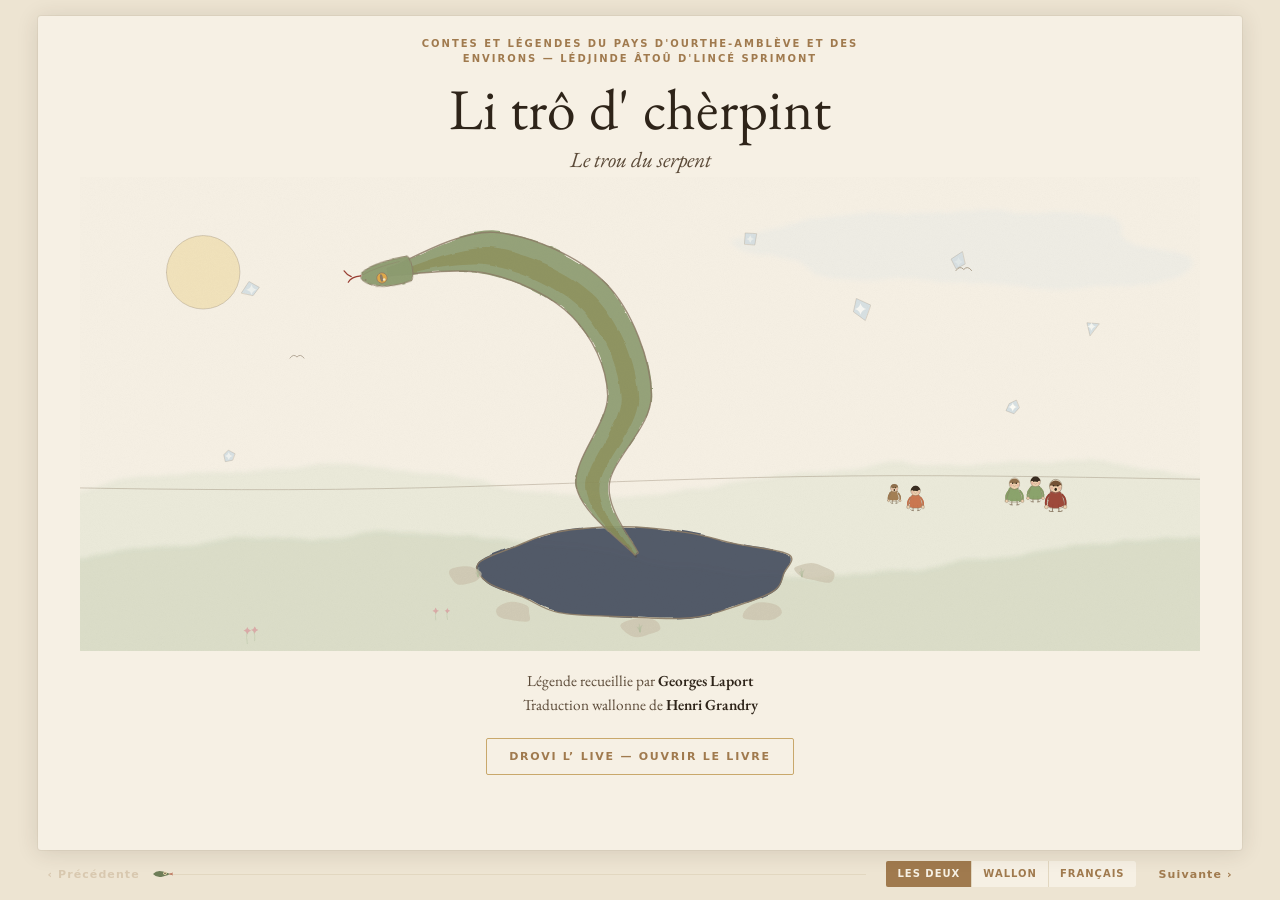
==== index.html @ 910337fe "feat: livre illustré bilingue wallon-français du trô d' chèrpint Légende du chantoir de Xhignez (Spr" ====
<!doctype html>
<html lang="fr">
<head>
<meta charset="utf-8">
<meta name="viewport" content="width=device-width,initial-scale=1,viewport-fit=cover">
<title>Li trô d' chèrpint — Le trou du serpent</title>
<meta name="description" content="Une légende du pays d'Ourthe-Amblève, en wallon et en français : le serpent du chantoir de Xhignez, à Sprimont. Livre illustré, page à page.">
<meta name="author" content="Georges Laport, Henri Grandry">
<meta property="og:title" content="Li trô d' chèrpint — Le trou du serpent">
<meta property="og:description" content="Une légende du pays d'Ourthe-Amblève, en wallon et en français.">
<meta property="og:type" content="book">
<link rel="icon" href="illustrations/00-couverture.svg" type="image/svg+xml">
<link rel="preconnect" href="https://fonts.googleapis.com">
<link rel="preconnect" href="https://fonts.gstatic.com" crossorigin>
<link rel="stylesheet" href="https://fonts.googleapis.com/css2?family=EB+Garamond:ital,wght@0,400;0,600;1,400&display=swap">
<link rel="stylesheet" href="assets/livre.css">
</head>
<body data-langue="deux">

<div id="livre">
  <div class="feuille">
    <button class="zone prec" type="button" aria-label="Page précédente"></button>
    <button class="zone suiv" type="button" aria-label="Page suivante"></button>
    <div id="pages"></div>
  </div>

  <nav id="barre" aria-label="Navigation dans le livre">
    <button class="fleche" id="prec" type="button">‹ <span>Précédente</span></button>
    <div id="piste">
      <div id="rail"></div>
      <div id="parcouru"></div>
      <svg id="tete" viewBox="0 0 42 24" aria-hidden="true">
        <path d="M2 12 Q 10 3 22 7 Q 33 10 36 12 Q 33 14 22 17 Q 10 21 2 12 Z" fill="#6E7D58"/>
        <circle cx="26" cy="10.5" r="3.4" fill="#F0E0B4"/>
        <circle cx="26" cy="10.5" r="1.4" fill="#2E2419"/>
        <path d="M36 12 l 6 -2 M36 12 l 6 2" stroke="#B4634A" stroke-width="1.5" fill="none" stroke-linecap="round"/>
      </svg>
    </div>
    <div class="idiomes" role="group" aria-label="Langues affichées">
      <button type="button" data-langue="deux" aria-pressed="true">Les deux</button>
      <button type="button" data-langue="wa" aria-pressed="false">Wallon</button>
      <button type="button" data-langue="fr" aria-pressed="false">Français</button>
    </div>
    <button class="fleche" id="suiv" type="button"><span>Suivante</span> ›</button>
  </nav>
</div>

<noscript>
  <p style="padding:40px;font-family:Georgia,serif">
    Ce livre se feuillette avec JavaScript. Le texte intégral, en wallon et en français,
    reste lisible dans <a href="texte/transcription.md">texte/transcription.md</a>.
  </p>
</noscript>

<script src="assets/livre-data.js"></script>
<script src="assets/livre.js"></script>
</body>
</html>
---- assets/livre.css ----
/* « Li trô d' chèrpint » — feuille de style du livre */

:root{
  --papier:#F6F0E4; --papier-fonce:#EDE4D2; --papier-bord:#E2D7C0;
  --encre:#2E2419; --encre-douce:#5B4A38; --ocre:#A07A4E; --ocre-clair:#C9A86B;
  --vert:#6E7D58; --nuit:#464F60;
  --serif:'EB Garamond','Iowan Old Style','Palatino Linotype',Palatino,Georgia,serif;
  --sans:ui-sans-serif,system-ui,-apple-system,'Segoe UI',sans-serif;
  --t:.52s cubic-bezier(.22,.61,.36,1);
}
*{box-sizing:border-box;margin:0;padding:0}
html,body{height:100%}
body{
  background:var(--papier-fonce); color:var(--encre); font-family:var(--serif);
  font-size:17px; line-height:1.6; overflow:hidden;
  -webkit-font-smoothing:antialiased;
}

/* ---------------------------------------------------------------- ossature */
#livre{position:fixed;inset:0;display:flex;flex-direction:column;padding:clamp(10px,1.8vh,26px) clamp(12px,3vw,44px) 0}
.feuille{
  flex:1;min-height:0;background:var(--papier);border-radius:3px;
  box-shadow:0 2px 22px rgba(60,45,25,.14),0 0 0 1px rgba(120,100,70,.07);
  padding:clamp(14px,2.2vh,22px) clamp(18px,3.2vw,40px) clamp(16px,2.4vh,26px);
  display:flex;flex-direction:column;position:relative;overflow:hidden;
}

/* -------------------------------------------------------------- les pages */
.page{flex:1;min-height:0;display:none;flex-direction:column}
.page.actuelle{display:flex}
.page.entre{animation:entre var(--t) both}
@keyframes entre{from{opacity:0;transform:translateX(var(--sens,26px))}to{opacity:1;transform:none}}

.entete{flex:0 0 auto;display:flex;justify-content:space-between;align-items:baseline;gap:18px;padding-bottom:clamp(8px,1.4vh,14px)}
.titre-page{font-style:italic;color:var(--ocre);font-size:clamp(13px,1.6vh,16px)}
.titre-page span{color:var(--encre-douce);font-style:normal}
.folio{font:600 11px/1 var(--sans);letter-spacing:.14em;color:var(--ocre);white-space:nowrap}

.planche{flex:1;min-height:0;display:flex;align-items:center;justify-content:center}
.planche img{max-width:100%;max-height:100%;object-fit:contain;display:block;border-radius:2px}

.textes{flex:0 0 auto;display:grid;grid-template-columns:1fr 1px 1fr;gap:clamp(20px,2.8vw,38px);padding-top:clamp(12px,2vh,22px)}
.filet{background:linear-gradient(var(--papier),var(--papier-bord) 18%,var(--papier-bord) 82%,var(--papier))}
.langue{font:600 10px/1 var(--sans);letter-spacing:.18em;text-transform:uppercase;color:var(--ocre);margin-bottom:8px}
.wa{font-size:clamp(15px,1.95vh,18.5px);line-height:1.6}
.fr{font-size:clamp(14px,1.8vh,16.5px);line-height:1.58;color:var(--encre-douce)}
.citation .corps{font-style:italic;padding-left:14px;border-left:2px solid var(--ocre-clair)}
sup{font-size:.62em;color:var(--ocre);padding-left:1px}
.notes{grid-column:1/-1;padding-top:12px;font-size:12.5px;color:var(--ocre);font-style:italic}
.notes p{margin-top:3px}

/* un seul idiome à la fois */
body[data-langue=wa] .col-fr, body[data-langue=wa] .filet,
body[data-langue=fr] .col-wa, body[data-langue=fr] .filet{display:none}
body[data-langue=wa] .textes, body[data-langue=fr] .textes{grid-template-columns:minmax(0,78ch);justify-content:center}

/* ------------------------------------------------- couverture et colophon */
.couverture,.colophon{justify-content:center;align-items:center;text-align:center}
.couverture .planche{width:100%}
.serie{font:600 10px/1.5 var(--sans);letter-spacing:.2em;text-transform:uppercase;color:var(--ocre);max-width:68ch}
.grand-titre{font-size:clamp(34px,6.4vh,64px);line-height:1.04;font-weight:400;letter-spacing:.005em;margin:clamp(8px,1.4vh,16px) 0 4px}
.sous-titre{font-size:clamp(17px,2.4vh,24px);font-style:italic;color:var(--encre-douce)}
.credit{margin-top:clamp(12px,2vh,22px);font-size:clamp(13px,1.7vh,15.5px);color:var(--encre-douce);max-width:56ch}
.credit b{font-weight:600;color:var(--encre)}
.ouvrir{margin-top:clamp(14px,2.2vh,24px);font:600 11px/1 var(--sans);letter-spacing:.16em;text-transform:uppercase;
  background:none;border:1px solid var(--ocre-clair);color:var(--ocre);padding:12px 22px;border-radius:2px;cursor:pointer;transition:.2s}
.ouvrir:hover{background:var(--ocre);border-color:var(--ocre);color:var(--papier)}

.colophon{align-items:stretch;text-align:left;overflow-y:auto;padding-right:6px}
.colophon h2{font-size:clamp(22px,3.2vh,30px);font-weight:400;margin-bottom:4px}
.colophon-grille{display:grid;grid-template-columns:repeat(auto-fit,minmax(270px,1fr));gap:clamp(18px,2.4vw,34px);margin-top:clamp(12px,2vh,20px)}
.colophon h3{font:600 10px/1 var(--sans);letter-spacing:.18em;text-transform:uppercase;color:var(--ocre);margin-bottom:9px}
.colophon p{font-size:14.2px;line-height:1.62;color:var(--encre-douce);margin-bottom:9px}
.colophon b{color:var(--encre);font-weight:600}
.colophon a{color:var(--ocre);text-decoration:none;border-bottom:1px solid var(--papier-bord)}
.colophon a:hover{border-color:var(--ocre)}

/* -------------------------------------------------------------- barre basse */
#barre{flex:0 0 auto;display:flex;align-items:center;gap:clamp(10px,2vw,20px);padding:clamp(7px,1.3vh,13px) 6px clamp(8px,1.4vh,14px)}
.fleche{font:600 11px/1 var(--sans);letter-spacing:.1em;color:var(--ocre);background:none;border:0;cursor:pointer;padding:7px 3px;transition:.2s;white-space:nowrap}
.fleche:hover{color:var(--encre)}
.fleche[disabled]{opacity:.26;cursor:default}
#piste{flex:1;position:relative;height:16px}
#rail{position:absolute;left:0;right:0;top:50%;height:1px;background:var(--papier-bord)}
#parcouru{position:absolute;left:0;top:50%;height:1px;background:var(--ocre-clair);transition:width var(--t)}
#tete{position:absolute;top:50%;width:21px;height:12px;margin:-6px 0 0 -11px;transition:left var(--t)}
.idiomes{display:flex;gap:1px;background:var(--papier-bord);border-radius:2px;overflow:hidden}
.idiomes button{font:600 10px/1 var(--sans);letter-spacing:.1em;text-transform:uppercase;border:0;cursor:pointer;
  background:var(--papier);color:var(--ocre);padding:8px 11px;transition:.2s}
.idiomes button[aria-pressed=true]{background:var(--ocre);color:var(--papier)}

/* zones de clic : tourner la page comme on tourne un feuillet */
.zone{position:absolute;top:0;bottom:0;width:36%;cursor:pointer;z-index:2;border:0;background:none;-webkit-tap-highlight-color:transparent}
.zone.prec{left:0} .zone.suiv{right:0;width:64%}
.zone:focus-visible{outline:2px solid var(--ocre-clair);outline-offset:-4px}

/* ------------------------------------------------------------- petit écran */
@media (max-width:860px), (max-aspect-ratio:1/1){
  .textes{grid-template-columns:minmax(0,1fr);gap:16px}
  .filet{height:1px;width:64px;background:var(--ocre-clair);margin:2px 0}
  .page:not(.couverture):not(.colophon){overflow-y:auto}
  .planche{flex:0 0 auto}
  .planche img{max-height:46vh}
  #barre{gap:10px}
  .fleche span{display:none}
}
@media (prefers-reduced-motion:reduce){
  .page.entre{animation:none}
  #parcouru,#tete{transition:none}
}
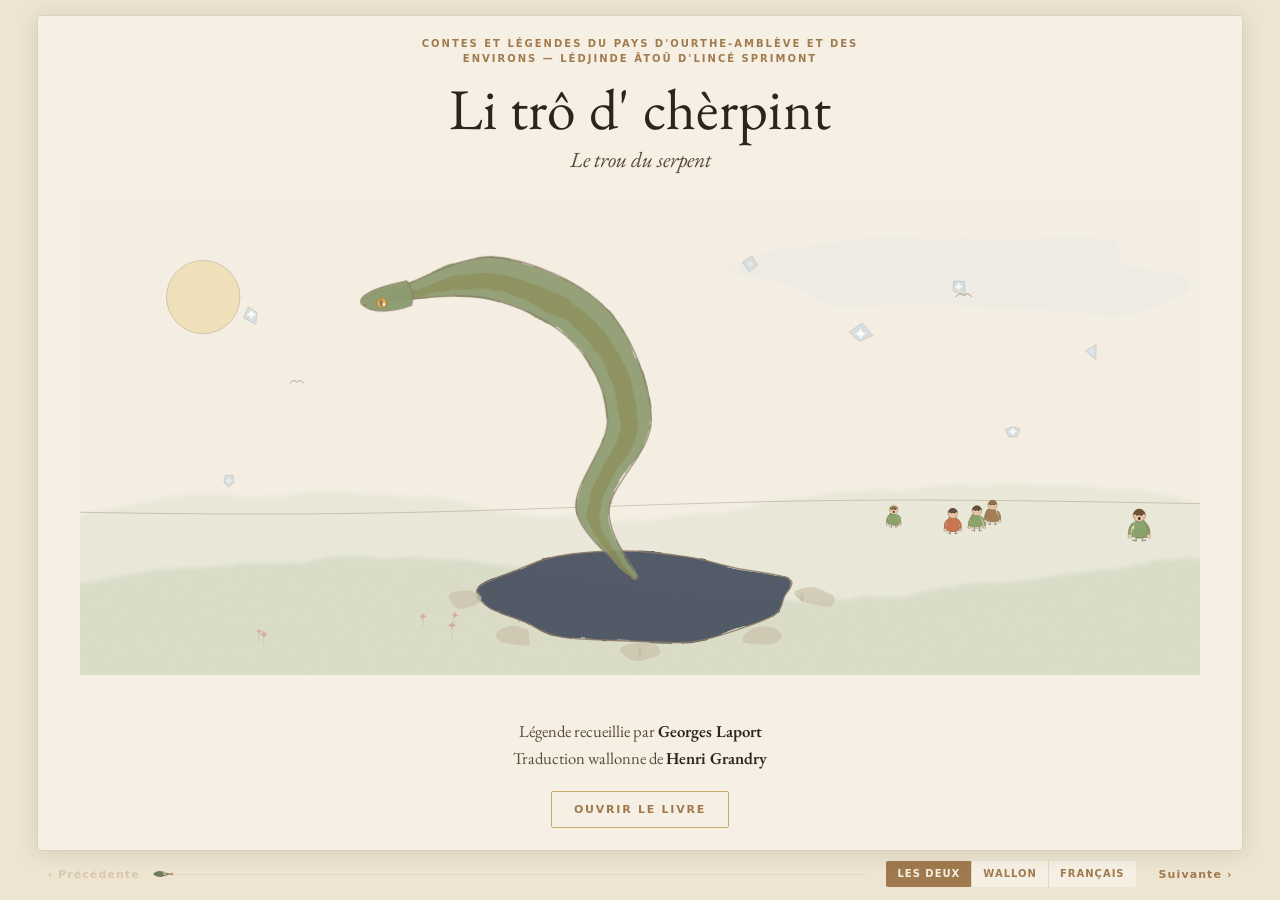
==== commit c6542f78: "fix: le glossaire était inatteignable à la souris Les deux boutons invisibles de tournage de page co" ====
--- a/index.html
+++ b/index.html
@@ -19,8 +19,6 @@
 
 <div id="livre">
   <div class="feuille">
-    <button class="zone prec" type="button" aria-label="Page précédente"></button>
-    <button class="zone suiv" type="button" aria-label="Page suivante"></button>
     <div id="pages"></div>
   </div>
 
--- a/assets/livre.css
+++ b/assets/livre.css
@@ -12,7 +12,7 @@
 html,body{height:100%}
 body{
   background:var(--papier-fonce); color:var(--encre); font-family:var(--serif);
-  font-size:17px; line-height:1.6; overflow:hidden;
+  font-size:18px; line-height:1.6; overflow:hidden;
   -webkit-font-smoothing:antialiased;
 }
 
@@ -26,27 +26,32 @@
 }
 
 /* -------------------------------------------------------------- les pages */
+/* #pages doit être lui-même une boîte flexible de la hauteur de la feuille :
+   sinon les pages grandissent jusqu'à leur contenu et le bas est coupé. */
+#pages{flex:1;min-height:0;display:flex;flex-direction:column}
 .page{flex:1;min-height:0;display:none;flex-direction:column}
 .page.actuelle{display:flex}
 .page.entre{animation:entre var(--t) both}
 @keyframes entre{from{opacity:0;transform:translateX(var(--sens,26px))}to{opacity:1;transform:none}}
 
-.entete{flex:0 0 auto;display:flex;justify-content:space-between;align-items:baseline;gap:18px;padding-bottom:clamp(8px,1.4vh,14px)}
-.titre-page{font-style:italic;color:var(--ocre);font-size:clamp(13px,1.6vh,16px)}
+.entete{flex:0 0 auto;width:100%;max-width:var(--mesure,100%);margin-inline:auto;display:flex;justify-content:space-between;align-items:baseline;gap:18px;padding-bottom:clamp(8px,1.4vh,14px)}
+.titre-page{font-style:italic;color:var(--ocre);font-size:clamp(14px,1.75vh,17.5px)}
 .titre-page span{color:var(--encre-douce);font-style:normal}
 .folio{font:600 11px/1 var(--sans);letter-spacing:.14em;color:var(--ocre);white-space:nowrap}
 
-.planche{flex:1;min-height:0;display:flex;align-items:center;justify-content:center}
-.planche img{max-width:100%;max-height:100%;object-fit:contain;display:block;border-radius:2px}
+/* hauteur fixe : toutes les planches s'affichent exactement à la même taille,
+   quelle que soit la longueur du texte de la page. */
+.planche{flex:0 0 52%;min-height:0;display:flex;align-items:center;justify-content:center}
+.planche img{height:100%;width:auto;max-width:100%;object-fit:contain;display:block;border-radius:2px}
 
-.textes{flex:0 0 auto;display:grid;grid-template-columns:1fr 1px 1fr;gap:clamp(20px,2.8vw,38px);padding-top:clamp(12px,2vh,22px)}
+.textes{flex:1 1 auto;width:100%;max-width:var(--mesure,100%);margin-inline:auto;min-height:0;overflow-y:auto;display:grid;grid-template-columns:1fr 1px 1fr;gap:clamp(20px,2.8vw,38px);padding-top:clamp(12px,2vh,22px)}
 .filet{background:linear-gradient(var(--papier),var(--papier-bord) 18%,var(--papier-bord) 82%,var(--papier))}
-.langue{font:600 10px/1 var(--sans);letter-spacing:.18em;text-transform:uppercase;color:var(--ocre);margin-bottom:8px}
-.wa{font-size:clamp(15px,1.95vh,18.5px);line-height:1.6}
-.fr{font-size:clamp(14px,1.8vh,16.5px);line-height:1.58;color:var(--encre-douce)}
+.langue{font:600 10.5px/1 var(--sans);letter-spacing:.18em;text-transform:uppercase;color:var(--ocre);margin-bottom:8px}
+.wa{font-size:clamp(16.5px,2.2vh,20.5px);line-height:1.58}
+.fr{font-size:clamp(15.5px,2.05vh,18.5px);line-height:1.57;color:var(--encre-douce)}
 .citation .corps{font-style:italic;padding-left:14px;border-left:2px solid var(--ocre-clair)}
 sup{font-size:.62em;color:var(--ocre);padding-left:1px}
-.notes{grid-column:1/-1;padding-top:12px;font-size:12.5px;color:var(--ocre);font-style:italic}
+.notes{grid-column:1/-1;padding-top:13px;font-size:13.5px;color:var(--ocre);font-style:italic}
 .notes p{margin-top:3px}
 
 /* un seul idiome à la fois */
@@ -56,11 +61,12 @@
 
 /* ------------------------------------------------- couverture et colophon */
 .couverture,.colophon{justify-content:center;align-items:center;text-align:center}
-.couverture .planche{width:100%}
+.couverture .planche{width:100%;flex:1 1 auto}
+.couverture .planche img{height:auto;max-height:100%}
 .serie{font:600 10px/1.5 var(--sans);letter-spacing:.2em;text-transform:uppercase;color:var(--ocre);max-width:68ch}
 .grand-titre{font-size:clamp(34px,6.4vh,64px);line-height:1.04;font-weight:400;letter-spacing:.005em;margin:clamp(8px,1.4vh,16px) 0 4px}
 .sous-titre{font-size:clamp(17px,2.4vh,24px);font-style:italic;color:var(--encre-douce)}
-.credit{margin-top:clamp(12px,2vh,22px);font-size:clamp(13px,1.7vh,15.5px);color:var(--encre-douce);max-width:56ch}
+.credit{margin-top:clamp(12px,2vh,22px);font-size:clamp(14px,1.85vh,17px);color:var(--encre-douce);max-width:56ch}
 .credit b{font-weight:600;color:var(--encre)}
 .ouvrir{margin-top:clamp(14px,2.2vh,24px);font:600 11px/1 var(--sans);letter-spacing:.16em;text-transform:uppercase;
   background:none;border:1px solid var(--ocre-clair);color:var(--ocre);padding:12px 22px;border-radius:2px;cursor:pointer;transition:.2s}
@@ -69,8 +75,8 @@
 .colophon{align-items:stretch;text-align:left;overflow-y:auto;padding-right:6px}
 .colophon h2{font-size:clamp(22px,3.2vh,30px);font-weight:400;margin-bottom:4px}
 .colophon-grille{display:grid;grid-template-columns:repeat(auto-fit,minmax(270px,1fr));gap:clamp(18px,2.4vw,34px);margin-top:clamp(12px,2vh,20px)}
-.colophon h3{font:600 10px/1 var(--sans);letter-spacing:.18em;text-transform:uppercase;color:var(--ocre);margin-bottom:9px}
-.colophon p{font-size:14.2px;line-height:1.62;color:var(--encre-douce);margin-bottom:9px}
+.colophon h3{font:600 10.5px/1 var(--sans);letter-spacing:.18em;text-transform:uppercase;color:var(--ocre);margin-bottom:9px}
+.colophon p{font-size:15.2px;line-height:1.62;color:var(--encre-douce);margin-bottom:9px}
 .colophon b{color:var(--encre);font-weight:600}
 .colophon a{color:var(--ocre);text-decoration:none;border-bottom:1px solid var(--papier-bord)}
 .colophon a:hover{border-color:var(--ocre)}
@@ -89,10 +95,11 @@
   background:var(--papier);color:var(--ocre);padding:8px 11px;transition:.2s}
 .idiomes button[aria-pressed=true]{background:var(--ocre);color:var(--papier)}
 
-/* zones de clic : tourner la page comme on tourne un feuillet */
-.zone{position:absolute;top:0;bottom:0;width:36%;cursor:pointer;z-index:2;border:0;background:none;-webkit-tap-highlight-color:transparent}
-.zone.prec{left:0} .zone.suiv{right:0;width:64%}
-.zone:focus-visible{outline:2px solid var(--ocre-clair);outline-offset:-4px}
+/* On tourne la page en cliquant la feuille : pas de calque par-dessus le
+   texte, sinon les mots ne reçoivent ni le survol ni le clic. */
+.feuille{cursor:default}
+.planche,.entete{cursor:pointer}
+.corps{cursor:text}
 
 /* ------------------------------------------------------------- petit écran */
 @media (max-width:860px), (max-aspect-ratio:1/1){
@@ -100,11 +107,44 @@
   .filet{height:1px;width:64px;background:var(--ocre-clair);margin:2px 0}
   .page:not(.couverture):not(.colophon){overflow-y:auto}
   .planche{flex:0 0 auto}
-  .planche img{max-height:46vh}
+  .planche img{max-height:42vh}
   #barre{gap:10px}
   .fleche span{display:none}
+}
+/* fenêtre très basse : plutôt défiler que rogner */
+@media (max-height:620px){
+  .page:not(.couverture){overflow-y:auto}
+  .planche img{max-height:52vh}
 }
 @media (prefers-reduced-motion:reduce){
   .page.entre{animation:none}
   #parcouru,#tete{transition:none}
 }
+
+/* ------------------------------------------------- les mots qu'on explique */
+.mot{
+  border-bottom:1px dotted var(--ocre-clair);cursor:help;border-radius:2px;
+  transition:background .15s;
+}
+.mot:hover,.mot:focus-visible{background:rgba(201,168,107,.2);outline:none}
+.mot:focus-visible{box-shadow:0 0 0 2px var(--ocre-clair)}
+sup.mot{border-bottom:0;padding:0 3px;cursor:help}
+sup.mot:hover,sup.mot:focus-visible{background:rgba(201,168,107,.3)}
+
+.glose{
+  position:fixed;z-index:60;left:0;top:0;max-width:min(320px,calc(100vw - 24px));
+  background:var(--papier);color:var(--encre);
+  border:1px solid var(--papier-bord);border-left:3px solid var(--ocre-clair);
+  border-radius:3px;box-shadow:0 8px 28px rgba(60,45,25,.24);
+  padding:11px 15px;font-size:14.5px;line-height:1.52;
+  opacity:0;transform:translateY(5px);pointer-events:none;
+  transition:opacity .17s ease,transform .17s ease;
+}
+.glose.visible{opacity:1;transform:none}
+.glose::after{
+  content:"";position:absolute;left:var(--fleche,50%);margin-left:-6px;
+  border:6px solid transparent;border-top-color:var(--papier);bottom:-12px;
+  filter:drop-shadow(0 1px 0 var(--papier-bord));
+}
+.glose.dessous::after{bottom:auto;top:-12px;border-top-color:transparent;border-bottom-color:var(--papier)}
+@media (prefers-reduced-motion:reduce){.glose{transition:none}}
